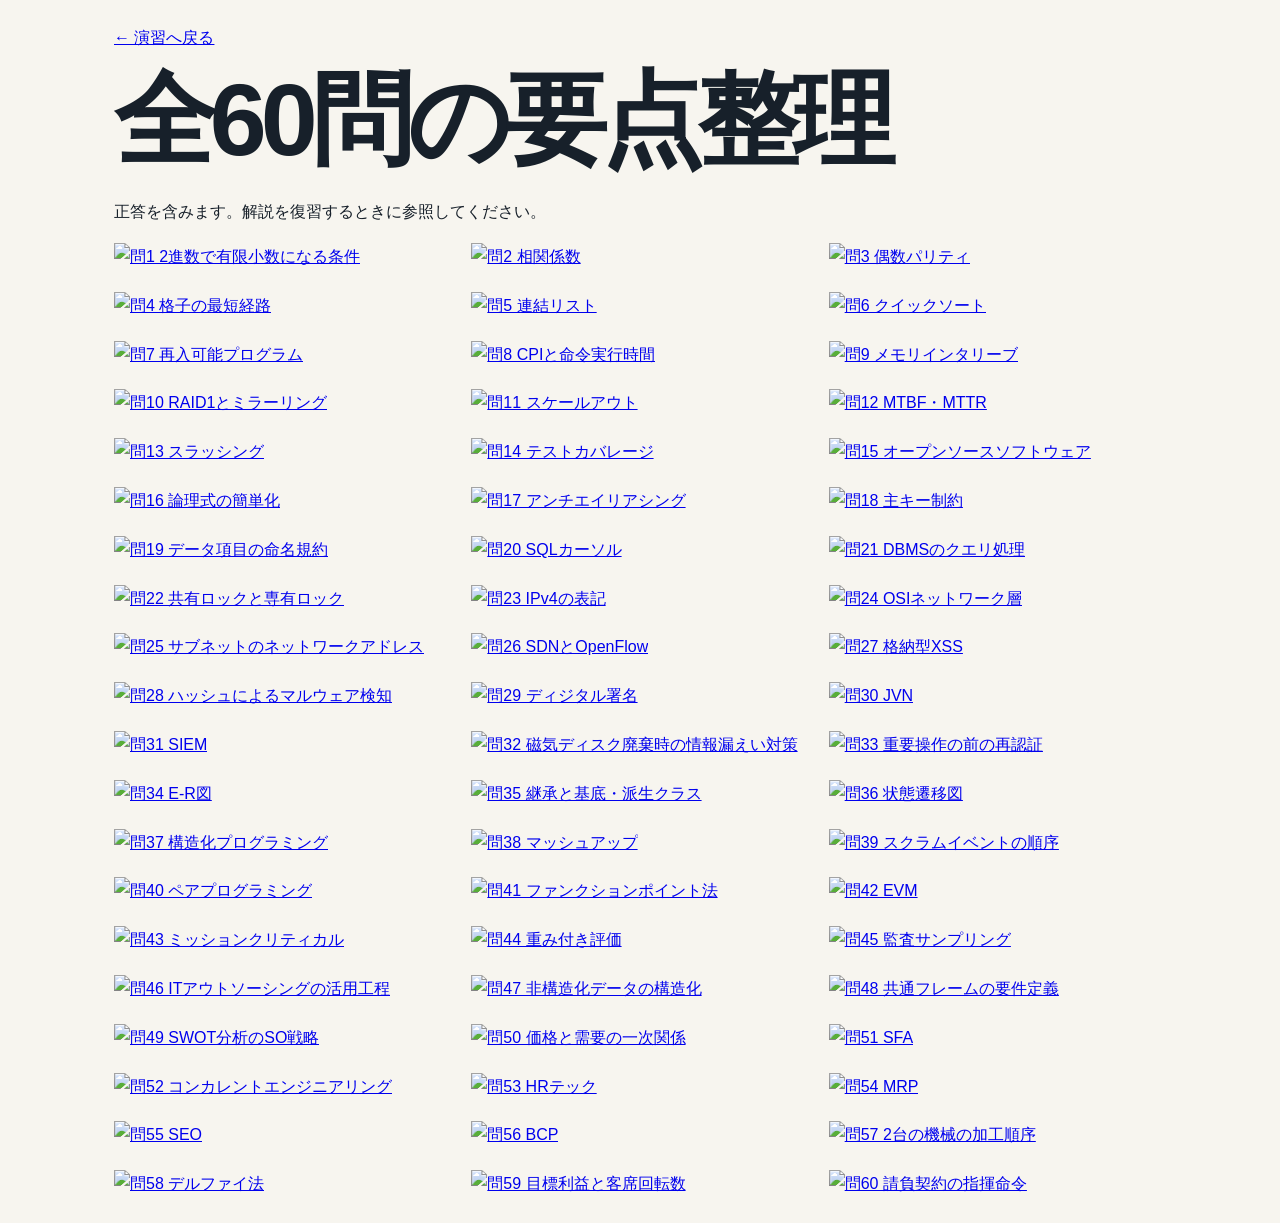
==== diagram-gallery.html @ 67e9fdfa "Add files via upload" ====
<!doctype html><html lang="ja"><meta charset="utf-8"><meta name="viewport" content="width=device-width,initial-scale=1"><link rel="stylesheet" href="styles.css"><style>body{padding:24px}main{max-width:1100px;margin:auto}td,th{padding:10px;border:1px solid #bfd0df}table{width:100%;border-collapse:collapse}.gallery{display:grid;grid-template-columns:repeat(auto-fit,minmax(300px,1fr));gap:20px}figure{margin:0}img{max-width:100%}</style><title>全60問の要点整理</title><main><a href="index.html">← 演習へ戻る</a><h1>全60問の要点整理</h1><p>正答を含みます。解説を復習するときに参照してください。</p><div class="gallery"><figure><a href="index.html#q1"><img loading="lazy" src="assets/diagrams/q01.svg" alt="問1 2進数で有限小数になる条件"></a></figure><figure><a href="index.html#q2"><img loading="lazy" src="assets/diagrams/q02.svg" alt="問2 相関係数"></a></figure><figure><a href="index.html#q3"><img loading="lazy" src="assets/diagrams/q03.svg" alt="問3 偶数パリティ"></a></figure><figure><a href="index.html#q4"><img loading="lazy" src="assets/diagrams/q04.svg" alt="問4 格子の最短経路"></a></figure><figure><a href="index.html#q5"><img loading="lazy" src="assets/diagrams/q05.svg" alt="問5 連結リスト"></a></figure><figure><a href="index.html#q6"><img loading="lazy" src="assets/diagrams/q06.svg" alt="問6 クイックソート"></a></figure><figure><a href="index.html#q7"><img loading="lazy" src="assets/diagrams/q07.svg" alt="問7 再入可能プログラム"></a></figure><figure><a href="index.html#q8"><img loading="lazy" src="assets/diagrams/q08.svg" alt="問8 CPIと命令実行時間"></a></figure><figure><a href="index.html#q9"><img loading="lazy" src="assets/diagrams/q09.svg" alt="問9 メモリインタリーブ"></a></figure><figure><a href="index.html#q10"><img loading="lazy" src="assets/diagrams/q10.svg" alt="問10 RAID1とミラーリング"></a></figure><figure><a href="index.html#q11"><img loading="lazy" src="assets/diagrams/q11.svg" alt="問11 スケールアウト"></a></figure><figure><a href="index.html#q12"><img loading="lazy" src="assets/diagrams/q12.svg" alt="問12 MTBF・MTTR"></a></figure><figure><a href="index.html#q13"><img loading="lazy" src="assets/diagrams/q13.svg" alt="問13 スラッシング"></a></figure><figure><a href="index.html#q14"><img loading="lazy" src="assets/diagrams/q14.svg" alt="問14 テストカバレージ"></a></figure><figure><a href="index.html#q15"><img loading="lazy" src="assets/diagrams/q15.svg" alt="問15 オープンソースソフトウェア"></a></figure><figure><a href="index.html#q16"><img loading="lazy" src="assets/diagrams/q16.svg" alt="問16 論理式の簡単化"></a></figure><figure><a href="index.html#q17"><img loading="lazy" src="assets/diagrams/q17.svg" alt="問17 アンチエイリアシング"></a></figure><figure><a href="index.html#q18"><img loading="lazy" src="assets/diagrams/q18.svg" alt="問18 主キー制約"></a></figure><figure><a href="index.html#q19"><img loading="lazy" src="assets/diagrams/q19.svg" alt="問19 データ項目の命名規約"></a></figure><figure><a href="index.html#q20"><img loading="lazy" src="assets/diagrams/q20.svg" alt="問20 SQLカーソル"></a></figure><figure><a href="index.html#q21"><img loading="lazy" src="assets/diagrams/q21.svg" alt="問21 DBMSのクエリ処理"></a></figure><figure><a href="index.html#q22"><img loading="lazy" src="assets/diagrams/q22.svg" alt="問22 共有ロックと専有ロック"></a></figure><figure><a href="index.html#q23"><img loading="lazy" src="assets/diagrams/q23.svg" alt="問23 IPv4の表記"></a></figure><figure><a href="index.html#q24"><img loading="lazy" src="assets/diagrams/q24.svg" alt="問24 OSIネットワーク層"></a></figure><figure><a href="index.html#q25"><img loading="lazy" src="assets/diagrams/q25.svg" alt="問25 サブネットのネットワークアドレス"></a></figure><figure><a href="index.html#q26"><img loading="lazy" src="assets/diagrams/q26.svg" alt="問26 SDNとOpenFlow"></a></figure><figure><a href="index.html#q27"><img loading="lazy" src="assets/diagrams/q27.svg" alt="問27 格納型XSS"></a></figure><figure><a href="index.html#q28"><img loading="lazy" src="assets/diagrams/q28.svg" alt="問28 ハッシュによるマルウェア検知"></a></figure><figure><a href="index.html#q29"><img loading="lazy" src="assets/diagrams/q29.svg" alt="問29 ディジタル署名"></a></figure><figure><a href="index.html#q30"><img loading="lazy" src="assets/diagrams/q30.svg" alt="問30 JVN"></a></figure><figure><a href="index.html#q31"><img loading="lazy" src="assets/diagrams/q31.svg" alt="問31 SIEM"></a></figure><figure><a href="index.html#q32"><img loading="lazy" src="assets/diagrams/q32.svg" alt="問32 磁気ディスク廃棄時の情報漏えい対策"></a></figure><figure><a href="index.html#q33"><img loading="lazy" src="assets/diagrams/q33.svg" alt="問33 重要操作の前の再認証"></a></figure><figure><a href="index.html#q34"><img loading="lazy" src="assets/diagrams/q34.svg" alt="問34 E-R図"></a></figure><figure><a href="index.html#q35"><img loading="lazy" src="assets/diagrams/q35.svg" alt="問35 継承と基底・派生クラス"></a></figure><figure><a href="index.html#q36"><img loading="lazy" src="assets/diagrams/q36.svg" alt="問36 状態遷移図"></a></figure><figure><a href="index.html#q37"><img loading="lazy" src="assets/diagrams/q37.svg" alt="問37 構造化プログラミング"></a></figure><figure><a href="index.html#q38"><img loading="lazy" src="assets/diagrams/q38.svg" alt="問38 マッシュアップ"></a></figure><figure><a href="index.html#q39"><img loading="lazy" src="assets/diagrams/q39.svg" alt="問39 スクラムイベントの順序"></a></figure><figure><a href="index.html#q40"><img loading="lazy" src="assets/diagrams/q40.svg" alt="問40 ペアプログラミング"></a></figure><figure><a href="index.html#q41"><img loading="lazy" src="assets/diagrams/q41.svg" alt="問41 ファンクションポイント法"></a></figure><figure><a href="index.html#q42"><img loading="lazy" src="assets/diagrams/q42.svg" alt="問42 EVM"></a></figure><figure><a href="index.html#q43"><img loading="lazy" src="assets/diagrams/q43.svg" alt="問43 ミッションクリティカル"></a></figure><figure><a href="index.html#q44"><img loading="lazy" src="assets/diagrams/q44.svg" alt="問44 重み付き評価"></a></figure><figure><a href="index.html#q45"><img loading="lazy" src="assets/diagrams/q45.svg" alt="問45 監査サンプリング"></a></figure><figure><a href="index.html#q46"><img loading="lazy" src="assets/diagrams/q46.svg" alt="問46 ITアウトソーシングの活用工程"></a></figure><figure><a href="index.html#q47"><img loading="lazy" src="assets/diagrams/q47.svg" alt="問47 非構造化データの構造化"></a></figure><figure><a href="index.html#q48"><img loading="lazy" src="assets/diagrams/q48.svg" alt="問48 共通フレームの要件定義"></a></figure><figure><a href="index.html#q49"><img loading="lazy" src="assets/diagrams/q49.svg" alt="問49 SWOT分析のSO戦略"></a></figure><figure><a href="index.html#q50"><img loading="lazy" src="assets/diagrams/q50.svg" alt="問50 価格と需要の一次関係"></a></figure><figure><a href="index.html#q51"><img loading="lazy" src="assets/diagrams/q51.svg" alt="問51 SFA"></a></figure><figure><a href="index.html#q52"><img loading="lazy" src="assets/diagrams/q52.svg" alt="問52 コンカレントエンジニアリング"></a></figure><figure><a href="index.html#q53"><img loading="lazy" src="assets/diagrams/q53.svg" alt="問53 HRテック"></a></figure><figure><a href="index.html#q54"><img loading="lazy" src="assets/diagrams/q54.svg" alt="問54 MRP"></a></figure><figure><a href="index.html#q55"><img loading="lazy" src="assets/diagrams/q55.svg" alt="問55 SEO"></a></figure><figure><a href="index.html#q56"><img loading="lazy" src="assets/diagrams/q56.svg" alt="問56 BCP"></a></figure><figure><a href="index.html#q57"><img loading="lazy" src="assets/diagrams/q57.svg" alt="問57 2台の機械の加工順序"></a></figure><figure><a href="index.html#q58"><img loading="lazy" src="assets/diagrams/q58.svg" alt="問58 デルファイ法"></a></figure><figure><a href="index.html#q59"><img loading="lazy" src="assets/diagrams/q59.svg" alt="問59 目標利益と客席回転数"></a></figure><figure><a href="index.html#q60"><img loading="lazy" src="assets/diagrams/q60.svg" alt="問60 請負契約の指揮命令"></a></figure></div></main></html>
---- styles.css ----
:root {
  --ink:#17202a; --muted:#68717d; --paper:#f7f5ef; --card:#fff;
  --navy:#16324f; --blue:#247ba0; --mint:#86c9b9; --coral:#ef6f61;
  --yellow:#f4c95d; --line:#dce1e5; --shadow:0 14px 45px rgba(24,43,58,.10);
}
*{box-sizing:border-box}
html{scroll-behavior:smooth}
body{margin:0;background:var(--paper);color:var(--ink);font-family:"Yu Gothic","Hiragino Kaku Gothic ProN",Meiryo,sans-serif;line-height:1.8}
button,input{font:inherit}
.hero{background:var(--navy);color:#fff;min-height:570px;position:relative;overflow:hidden}
.hero:before,.hero:after{content:"";position:absolute;border-radius:50%;filter:blur(1px)}
.hero:before{width:440px;height:440px;background:var(--coral);right:-140px;top:80px;opacity:.9}
.hero:after{width:250px;height:250px;border:55px solid var(--mint);right:230px;bottom:-170px;opacity:.8}
.topbar{height:76px;max-width:1180px;margin:auto;padding:0 24px;display:flex;align-items:center;justify-content:space-between;position:relative;z-index:2;border-bottom:1px solid rgba(255,255,255,.18)}
.brand{color:#fff;text-decoration:none;font-weight:800;letter-spacing:.04em}.brand span{display:inline-grid;place-items:center;background:var(--yellow);color:var(--navy);width:38px;height:38px;border-radius:50%;margin-right:10px}
.progress-wrap{width:210px;font-size:.76rem}.progress{height:5px;background:#ffffff32;border-radius:9px;margin-top:5px;overflow:hidden}.progress i{display:block;height:100%;width:0;background:var(--yellow);transition:.3s}
.hero-inner{max-width:1180px;margin:auto;padding:85px 24px;position:relative;z-index:1}
.eyebrow,.section-kicker{font-size:.75rem;font-weight:800;letter-spacing:.18em;color:var(--mint)}
h1{font-size:clamp(3rem,8vw,6.7rem);line-height:1.02;margin:.15em 0 .25em;letter-spacing:-.06em}h1 em{font-style:normal;color:var(--yellow)}
.lead{max-width:650px;font-size:1.08rem;color:#dbe4ec}.save-note{max-width:860px;margin:28px 0 0;padding:20px 24px;border:2px solid #f4c95d88;border-left:8px solid var(--yellow);background:#ffffff18;border-radius:12px;color:#fff;font-size:1rem;line-height:1.8;box-shadow:0 12px 35px #081b2c55}.save-note strong{display:block;color:var(--yellow);font-size:1.25rem;letter-spacing:.02em;margin-bottom:3px}.save-note small{display:block;color:#c8d6df;font-size:.78rem;margin-top:6px}
.hero-stats{display:flex;gap:38px;margin-top:45px}.hero-stats div{display:grid}.hero-stats strong{font:800 2.1rem/1 Georgia,serif;color:var(--yellow)}.hero-stats span{font-size:.72rem;color:#b9c9d5;margin-top:7px}
main{max-width:1180px;margin:auto;padding:0 24px}
.toolbar{position:sticky;top:10px;z-index:10;margin:-36px 0 50px;background:#fff;padding:18px;border-radius:16px;box-shadow:var(--shadow);display:flex;gap:12px;align-items:center;flex-wrap:wrap}
.search{display:flex;align-items:center;gap:8px;border:1px solid var(--line);border-radius:10px;padding:8px 12px;flex:1;min-width:250px}.search input{border:0;outline:0;width:100%;background:transparent}
.filters{display:flex;gap:6px;flex-wrap:wrap}.filters button{border:0;background:#edf1f3;color:#4d5964;border-radius:99px;padding:8px 13px;cursor:pointer;font-size:.78rem}.filters button.active{background:var(--navy);color:#fff}
.toggle{font-size:.78rem;white-space:nowrap}.toggle input{accent-color:var(--coral)}
.overview{display:flex;gap:40px;align-items:flex-start;margin-bottom:45px}.overview h2{font-size:2rem;margin:0}.question-map{display:grid;grid-template-columns:repeat(15,1fr);gap:6px;flex:1}
.question-map a{display:grid;place-items:center;aspect-ratio:1;border-radius:7px;text-decoration:none;color:var(--muted);background:#fff;border:1px solid var(--line);font-size:.72rem;font-weight:700}.question-map a.done{background:var(--mint);color:var(--navy);border-color:transparent}.question-map a.hidden-map{opacity:.16}
.questions{display:grid;gap:34px}.question-card{background:var(--card);border-radius:22px;padding:34px;box-shadow:0 4px 22px rgba(30,45,55,.07);scroll-margin-top:100px;border:1px solid transparent}.question-card.done{border-color:var(--mint)}
.card-head{display:flex;align-items:center;gap:18px}.number{font:800 2.4rem/1 Georgia,serif;color:var(--coral);min-width:73px}.heading{flex:1}.meta{font-size:.72rem;color:var(--blue);font-weight:800;letter-spacing:.12em;margin:0}.heading h2{font-size:1.55rem;line-height:1.4;margin:.1em 0}.learn-btn{width:42px;height:42px;border-radius:50%;border:1px solid var(--line);background:#fff;color:#aab1b7;cursor:pointer;font-weight:bold}.done .learn-btn{background:var(--mint);border-color:var(--mint);color:var(--navy)}
.problem-panel{margin:25px 0 18px;border:1px solid var(--line);background:#f7f8f8;border-radius:15px;padding:16px;position:relative}.problem-label{display:flex;align-items:center;gap:10px;margin-bottom:12px}.problem-label span{background:var(--coral);color:#fff;border-radius:5px;padding:3px 10px;font-weight:800;font-size:.75rem}.problem-label small{color:var(--muted);font-weight:700}.problem-panel>img{display:block;width:100%;height:auto;object-fit:contain;object-position:top;background:#fff;border-radius:8px;border:1px solid #e4e6e7}
.answer-strip{margin:25px 0;background:var(--navy);color:#fff;border-radius:12px;padding:14px 18px;display:flex;align-items:center;gap:15px}.answer-strip span{font-size:.74rem;color:#bcd0dc}.answer-strip strong{font-size:1.6rem;color:var(--yellow);line-height:1}.answer-strip p{margin:0;font-weight:700}
.card-grid{display:grid;grid-template-columns:1.15fr .85fr;gap:35px}.explanation h3{font-size:.84rem;letter-spacing:.08em;margin:0 0 7px}.summary{font-weight:700}.reasoning{padding-left:1.4em}.reasoning li{margin:.55em 0}.trap{margin-top:22px;border-left:4px solid var(--coral);padding:10px 16px;background:#fff7f5;border-radius:0 8px 8px 0}.trap p{margin:0;color:#5f5350;font-size:.9rem}
.visual{margin:0;background:#edf5f3;border-radius:16px;padding:20px;min-height:300px;display:flex;flex-direction:column;justify-content:center}.visual figcaption{text-align:center;color:var(--muted);font-size:.76rem;margin-top:10px}
.diagram{display:block;min-height:220px;width:100%;position:relative}.v-box{background:#fff;border:2px solid var(--navy);padding:13px;border-radius:10px;text-align:center;font-size:.78rem;font-weight:800;box-shadow:4px 4px 0 var(--mint)}.v-box.focus{background:var(--yellow)}.v-box.danger{box-shadow:4px 4px 0 var(--coral)}.v-arrow{display:grid;place-items:center;color:var(--coral);min-width:35px}.v-arrow i{font-size:1.7rem;font-style:normal;line-height:1}.v-arrow small{font-size:.62rem;color:var(--muted);white-space:nowrap}.v-flow{height:220px;display:flex;align-items:center;justify-content:center}.v-flow .v-box{max-width:120px}.v-compare{display:grid;grid-template-columns:1fr 32px 1fr;align-items:center;gap:8px;height:220px}.v-compare section{background:#fff5f3;border-top:5px solid var(--coral);border-radius:10px;padding:12px;height:175px}.v-compare section.good{background:#f3fbf8;border-color:var(--mint)}.v-compare h4{margin:0 0 8px;font-size:.82rem}.v-compare p{font-size:.7rem;margin:5px 0;padding:4px;background:#fff;border-radius:4px}.v-compare>b{text-align:center;font:700 .75rem Georgia;color:var(--muted)}.v-formula{height:220px;display:grid;place-content:center;text-align:center}.v-formula strong{font:800 1.2rem/1.5 Consolas,monospace;background:#fff;padding:18px;border-radius:10px;border-bottom:4px solid var(--yellow)}.v-formula span{font-size:.76rem;margin-top:12px;color:var(--muted)}
.v-stack{height:220px;display:flex;flex-direction:column-reverse;justify-content:center;gap:3px}.v-stack div{background:hsl(calc(199 - var(--i)*7) 48% calc(38% + var(--i)*6%));color:#fff;padding:6px 12px;text-align:center;border-radius:4px;font-size:.68rem;font-weight:700}.v-cycle{height:220px;display:grid;grid-template-columns:repeat(2,1fr);gap:12px;align-content:center}.v-cycle div{background:#fff;padding:10px;border-radius:10px;display:flex;align-items:center;gap:8px;font-size:.7rem;font-weight:700;border:1px solid var(--line)}.v-cycle b{display:grid;place-items:center;border-radius:50%;width:25px;height:25px;background:var(--coral);color:#fff}.v-network{height:220px;position:relative}.v-network .hub{position:absolute;left:50%;top:50%;transform:translate(-50%,-50%);background:var(--yellow);z-index:2}.v-network .sat{position:absolute;background:#fff;border:1px solid var(--blue);border-radius:99px;padding:7px 11px;font-size:.68rem}.v-network .sat:after{content:"";position:absolute;width:70px;border-top:2px dashed var(--mint);transform-origin:left}.v-network .s1{top:10px;left:10px}.v-network .s1:after{transform:rotate(35deg);left:80%;top:100%}.v-network .s2{top:10px;right:10px}.v-network .s2:after{transform:rotate(145deg);left:0;top:100%}.v-network .s3{bottom:15px;left:8px}.v-network .s3:after{transform:rotate(-30deg);left:80%;top:0}.v-network .s4{bottom:15px;right:8px}.v-network .s4:after{transform:rotate(210deg);left:0;top:0}
.source-figure{height:220px;position:relative;background:#fff;overflow:hidden;border-radius:10px;border:1px solid var(--line)}.source-figure span{position:absolute;z-index:2;top:8px;left:8px;background:var(--navy);color:#fff;border-radius:99px;padding:3px 10px;font-size:.62rem}.source-figure img{width:100%;height:100%;object-fit:contain}.precision{height:220px;display:grid;align-content:center;gap:22px}.precision div{display:grid;grid-template-columns:70px 1fr 100px;align-items:center;gap:8px;font-size:.7rem}.precision i{height:12px;background:var(--mint);border-radius:9px}.precision i.huge{width:100%;background:var(--navy)}.precision b{font-size:.68rem;color:var(--coral)}.wave{height:220px;text-align:center;font-size:.72rem}.wave svg{width:100%;height:175px}.wave path{fill:none;stroke:var(--navy);stroke-width:5}.wave circle{fill:var(--coral)}.wave line{stroke:var(--mint);stroke-width:2}.wave b{color:var(--coral)}.tree{height:220px;display:grid;place-items:center;position:relative}.tree b,.tree span,.tree i{display:grid;place-items:center;border:2px solid var(--navy);border-radius:50%;background:#fff;font-style:normal}.tree b{width:42px;height:42px;background:var(--yellow)}.tree>div{display:flex;justify-content:space-around;width:80%}.tree span{width:36px;height:36px}.tree i{width:30px;height:30px;font-size:.7rem}.tree small{color:var(--muted)}
.timer-ring{width:165px;height:165px;border:18px solid var(--navy);border-right-color:var(--coral);border-radius:50%;margin:20px auto;position:relative}.timer-ring div{position:absolute;top:-30px;left:64px}.timer-ring span{position:absolute;background:#fff;padding:2px 5px;font-size:.62rem}.timer-ring span:nth-of-type(1){left:-55px;top:65px}.timer-ring span:nth-of-type(2){right:-53px;bottom:22px}.timer-ring i{position:absolute;text-align:center;inset:48px 0;font-size:.65rem;font-style:normal}.timer-ring b{position:absolute;white-space:nowrap;bottom:-42px;left:5px;font-size:.7rem}.stripe{height:220px;display:flex;gap:10px;align-items:center;justify-content:center;position:relative}.stripe>div{display:grid;gap:7px}.stripe b{background:var(--blue);color:#fff;padding:12px;border-radius:5px}.stripe div:nth-child(2) b{background:var(--coral)}.stripe div:nth-child(3) b{background:var(--mint);color:var(--navy)}.stripe span{position:absolute;bottom:8px;font-size:.7rem}.capacity,.dependency,.inherit,.snmp{height:220px;display:flex;align-items:center;justify-content:center;position:relative}.capacity strong,.dependency strong{position:absolute;bottom:10px;font-size:.72rem;color:var(--coral)}.bits{height:220px;display:flex;align-items:center;position:relative}.bits>div{height:85px;display:grid;place-content:center;text-align:center;background:var(--navy);color:#fff;border-right:2px solid #fff;font-size:.7rem}.bits>div+div{background:var(--coral)}.bits strong{display:block;font-size:1.2rem}.bits small{position:absolute;bottom:25px;right:10px}.ears{height:220px;display:flex;align-items:center;justify-content:space-between;text-align:center}.ears>span{font-size:2.5rem}.ears div{font-size:.7rem;border-bottom:3px dotted var(--coral)}.ears b{font-size:3rem}.ears em{position:absolute;bottom:12px;right:20px;font-size:.7rem;color:var(--blue)}.union{height:220px;display:grid;grid-template-columns:1fr 55px 1fr;align-items:center;text-align:center;position:relative}.union>div{display:grid;background:#fff;padding:8px;border-radius:7px}.union span{border-top:1px solid var(--line);font-size:.7rem}.union i{font-size:.68rem}.union strong{position:absolute;bottom:12px;width:100%;font-size:.7rem}.peer{height:220px;display:flex;align-items:center;justify-content:space-between}.peer span{background:#fff;padding:14px;border-radius:10px;font-size:.75rem}.peer b{text-align:center;color:var(--coral);border-bottom:3px dashed var(--mint)}.peer small{color:var(--muted)}.packet{height:220px;display:flex;align-items:center;justify-content:center}.packet span{height:75px;display:grid;place-content:center;text-align:center;background:#fff;border:1px solid var(--blue);padding:6px;font-size:.62rem}.packet .hot{background:var(--yellow)}.packet b{font-size:.62rem}.snmp{flex-wrap:wrap}.snmp .return{position:absolute;bottom:36px;color:var(--coral);font-size:.7rem}.broken{height:220px;display:flex;align-items:center;justify-content:space-between;text-align:center}.broken span{background:#fff;padding:15px;border-radius:10px;font-size:.72rem}.broken b{color:var(--coral);font-size:.68rem}.broken .danger{border:3px solid var(--coral)}.seesaw{height:220px;display:flex;align-items:center;justify-content:center;gap:10px;position:relative}.seesaw span{background:#fff;padding:13px;text-align:center;font-size:.7rem;border-radius:8px}.seesaw i{width:90px;border-top:8px solid var(--navy);transform:rotate(-10deg)}.seesaw strong{position:absolute;bottom:20px;font-size:.7rem}.gate{height:220px;display:grid;grid-template-columns:1fr 1fr 1fr;gap:7px;align-content:center;text-align:center}.gate div{background:#fff;padding:8px;border-radius:7px}.gate b{grid-column:1/-1;background:var(--navy);color:#fff;padding:7px}.gate span{font-size:.65rem;border:1px solid var(--mint);padding:5px}.gate em{grid-column:1/-1;color:var(--coral);font-weight:bold;font-size:.7rem}.escape{height:220px;display:grid;place-content:center;text-align:center;gap:8px}.escape code{background:#fff;padding:9px;color:var(--coral)}.escape b{font-size:.7rem}.escape span{font-size:.65rem}.inherit>div:last-child{display:grid;gap:12px}.services,.components{height:220px;display:grid;grid-template-columns:repeat(2,1fr);gap:10px;align-content:center}.services div,.components span{background:#fff;border-left:5px solid var(--coral);padding:13px;text-align:center;border-radius:6px;font-size:.72rem;font-weight:700}.services span,.components b{font-size:.63rem;text-align:center;color:var(--blue)}.classes{height:220px;display:flex;align-items:center}.classes div{padding:35px 7px;text-align:center;font-size:.68rem}.classes .bad{flex:1;background:#ffe9e5}.classes .good{flex:2;background:#dff4ed;border:3px solid var(--mint)}.backlog{height:220px;display:grid;align-content:center;gap:7px}.backlog span{background:#fff;padding:9px;border-radius:6px;font-size:.68rem}.backlog b{display:inline-grid;place-items:center;width:22px;height:22px;background:var(--coral);color:#fff;border-radius:50%;margin-right:7px}.backlog em{text-align:right;font-size:.65rem}.baseline{height:220px;display:grid;grid-template-columns:repeat(3,1fr);align-content:center;text-align:center;gap:6px}.baseline span{background:#fff;padding:10px;font-size:.66rem}.baseline b,.baseline div{grid-column:1/-1}.baseline b{background:var(--navy);color:#fff;padding:9px}.baseline div{font-size:.7rem}.matrix{height:190px;width:230px;margin:15px auto;display:grid;grid-template-columns:repeat(2,1fr);position:relative}.matrix div{display:grid;place-items:center;background:#dff4ed;border:2px solid #fff}.matrix .hot{background:var(--coral);color:#fff}.matrix b{position:absolute;left:-55px;top:80px;transform:rotate(-90deg);font-size:.65rem}.matrix span{position:absolute;bottom:-25px;right:10px;font-size:.65rem}.venn{height:220px;display:flex;align-items:center;justify-content:center;position:relative}.venn span{width:145px;height:145px;border-radius:50%;display:grid;place-items:center;background:#247ba0aa;color:#fff;font-weight:bold}.venn span+span{margin-left:-35px;background:#ef6f61aa}.venn b{position:absolute;text-align:center;background:var(--yellow);border-radius:50%;padding:16px}.bsc{height:220px;display:grid;grid-template-columns:1fr 1fr;gap:8px;align-content:center}.bsc div{background:#fff;padding:12px;text-align:center;font-size:.7rem;border-radius:7px}.bsc .hot{background:var(--yellow);box-shadow:inset 0 0 0 3px var(--coral)}.cannibal{height:220px;display:flex;align-items:center;justify-content:space-between;position:relative}.cannibal div{background:#fff;padding:15px;border-radius:8px;font-size:.7rem}.cannibal i{font-size:.65rem;color:var(--coral)}.cannibal b{position:absolute;bottom:20px;width:100%;text-align:center;font-size:.68rem}.rpa{height:220px;display:flex;align-items:center;justify-content:space-between;text-align:center}.rpa div{background:#fff;padding:12px;border-radius:7px;width:32%}.rpa span{font-weight:bold}.rpa p{font-size:.62rem}.rpa b{background:var(--yellow);border-radius:50%;padding:20px 8px}.harvest{height:220px;display:grid;grid-template-columns:repeat(3,1fr);gap:8px;align-content:center;text-align:center}.harvest span{background:#fff;padding:9px;border-radius:7px}.harvest b,.harvest em{grid-column:1/-1}.harvest b{background:var(--navy);color:#fff;padding:8px}.harvest em{font-size:.7rem}.source details img{background:#fff}
.source{margin-top:28px;border-top:1px solid var(--line);padding-top:18px}.source summary{cursor:pointer;color:var(--blue);font-size:.85rem;font-weight:700}.source img{width:100%;margin-top:18px;border:1px solid var(--line)}
.empty{text-align:center;padding:70px;color:var(--muted)}
footer{max-width:1180px;margin:80px auto 0;padding:30px 24px 55px;border-top:1px solid #cfd4d7;display:flex;justify-content:space-between;gap:24px;align-items:flex-start;color:var(--muted);font-size:.78rem}footer a{color:var(--blue);white-space:nowrap}.footer-notes{max-width:820px}.footer-notes p{margin:0 0 8px}.source-note{line-height:1.8}.footer-links{display:flex;gap:14px;flex-wrap:wrap;justify-content:flex-end}
@media(max-width:820px){.hero{min-height:520px}.hero:before{opacity:.45}.topbar{height:68px}.progress-wrap{width:120px}.hero-stats{gap:20px}.toolbar{top:5px}.overview{display:block}.question-map{grid-template-columns:repeat(10,1fr);margin-top:18px}.card-grid{grid-template-columns:1fr}.question-card{padding:24px}.visual{min-height:250px}}
@media(max-width:520px){.hero-inner{padding-top:65px}.lead{font-size:.95rem}.hero-stats{justify-content:space-between}.toolbar{margin-top:-25px}.filters{max-height:82px;overflow:auto}.question-map{grid-template-columns:repeat(8,1fr)}.number{font-size:1.8rem;min-width:52px}.heading h2{font-size:1.2rem}.learn-btn{width:36px;height:36px}.answer-strip{align-items:flex-start}.card-head{gap:10px}.question-card{padding:20px 16px}}


/* Adjustments for this question set */
[hidden]{display:none!important}.quick-links{display:flex;flex-wrap:wrap;gap:12px;margin:24px 0}.quick-links a{padding:12px 20px;border:1px solid #fff7;border-radius:10px;color:white;text-decoration:none;font-weight:700}.quick-links a:first-child{background:#ffe36d;color:#142c3b;border-color:#ffe36d}button:focus-visible,a:focus-visible,input:focus-visible{outline:3px solid #e66b48;outline-offset:4px}.mini-table{max-width:100%;overflow-x:auto}.mini-table th,.mini-table td{white-space:normal;min-width:65px}.v-box{overflow-wrap:anywhere}.footer-links button{background:transparent;border:1px solid currentColor;border-radius:8px;padding:8px;color:inherit;cursor:pointer}.question-card{scroll-margin-top:20px}.problem-panel img{height:auto}.calc-steps .v-box{font-variant-numeric:tabular-nums}@media(max-width:600px){.v-compare{grid-template-columns:1fr}.card-head h2{font-size:1.2rem}.hero-stats{gap:12px}.quick-links a{padding:10px 13px}.mini-table{font-size:.85rem}}
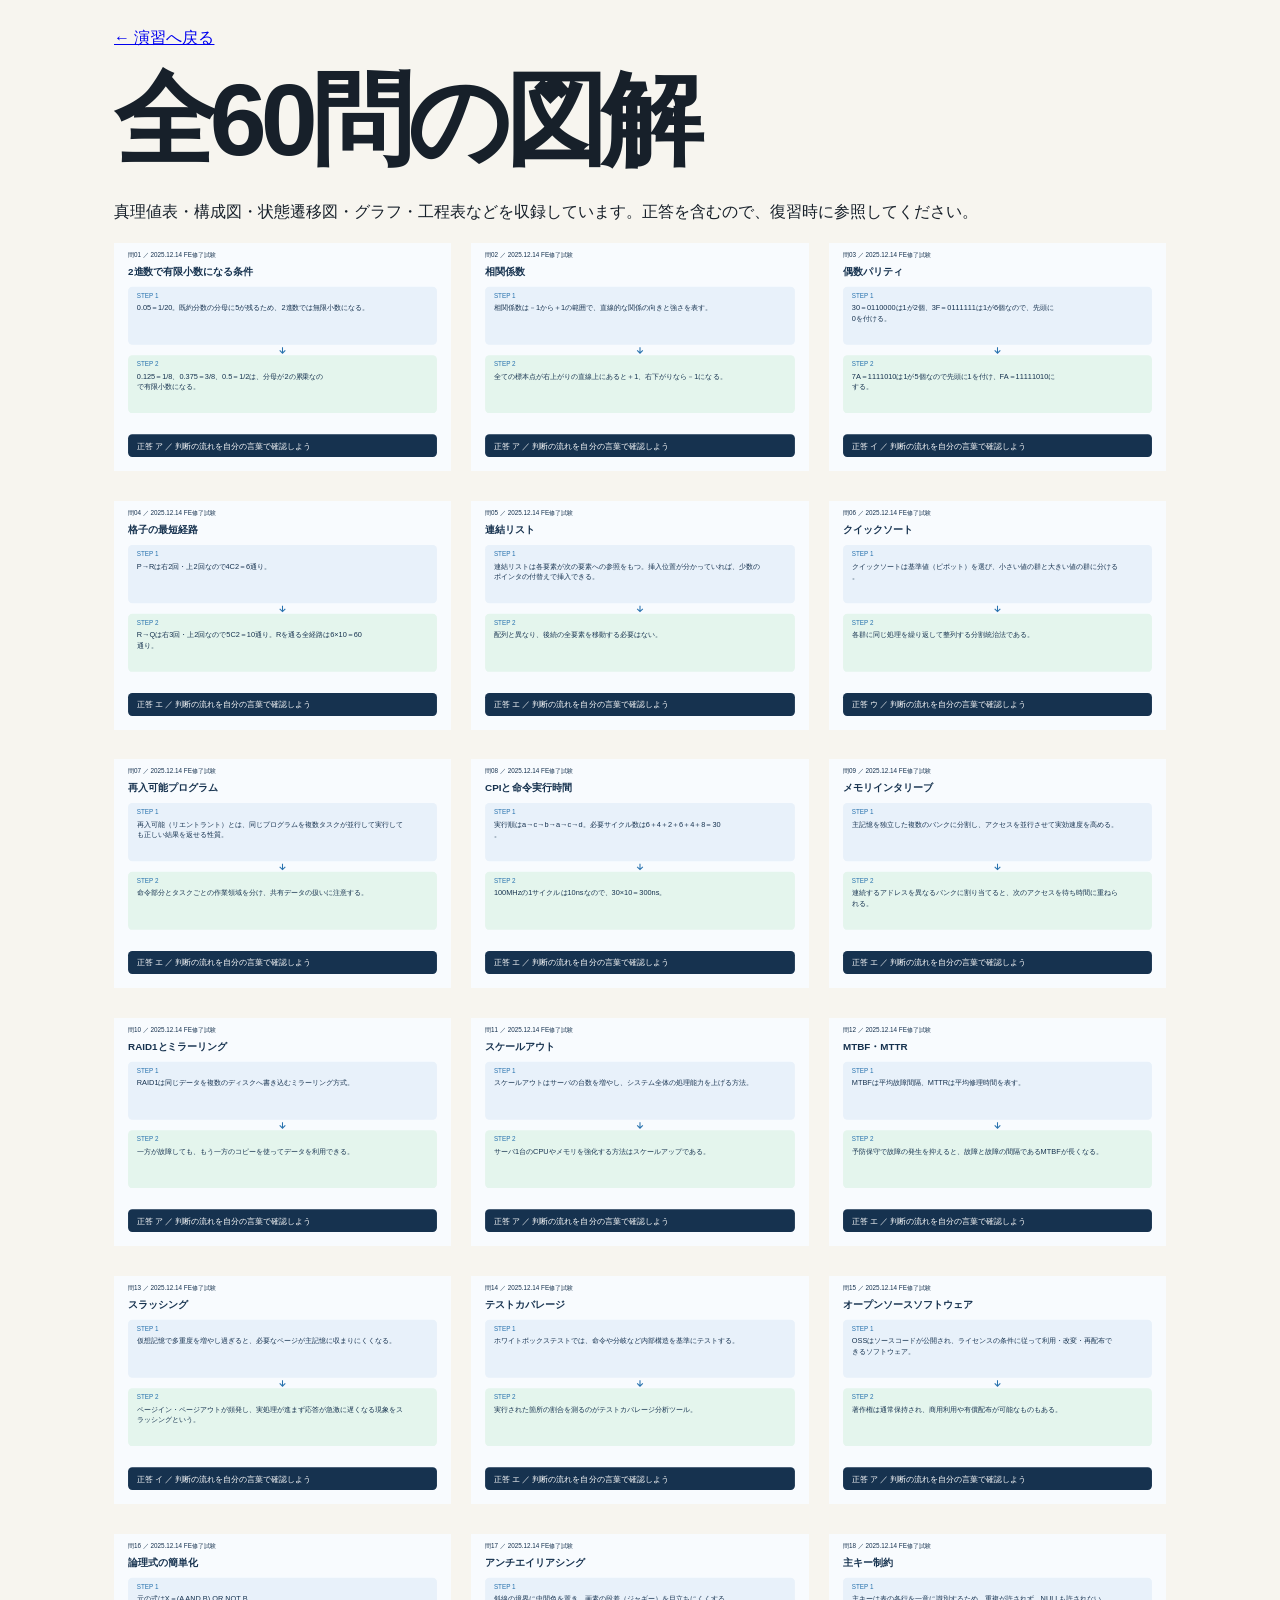
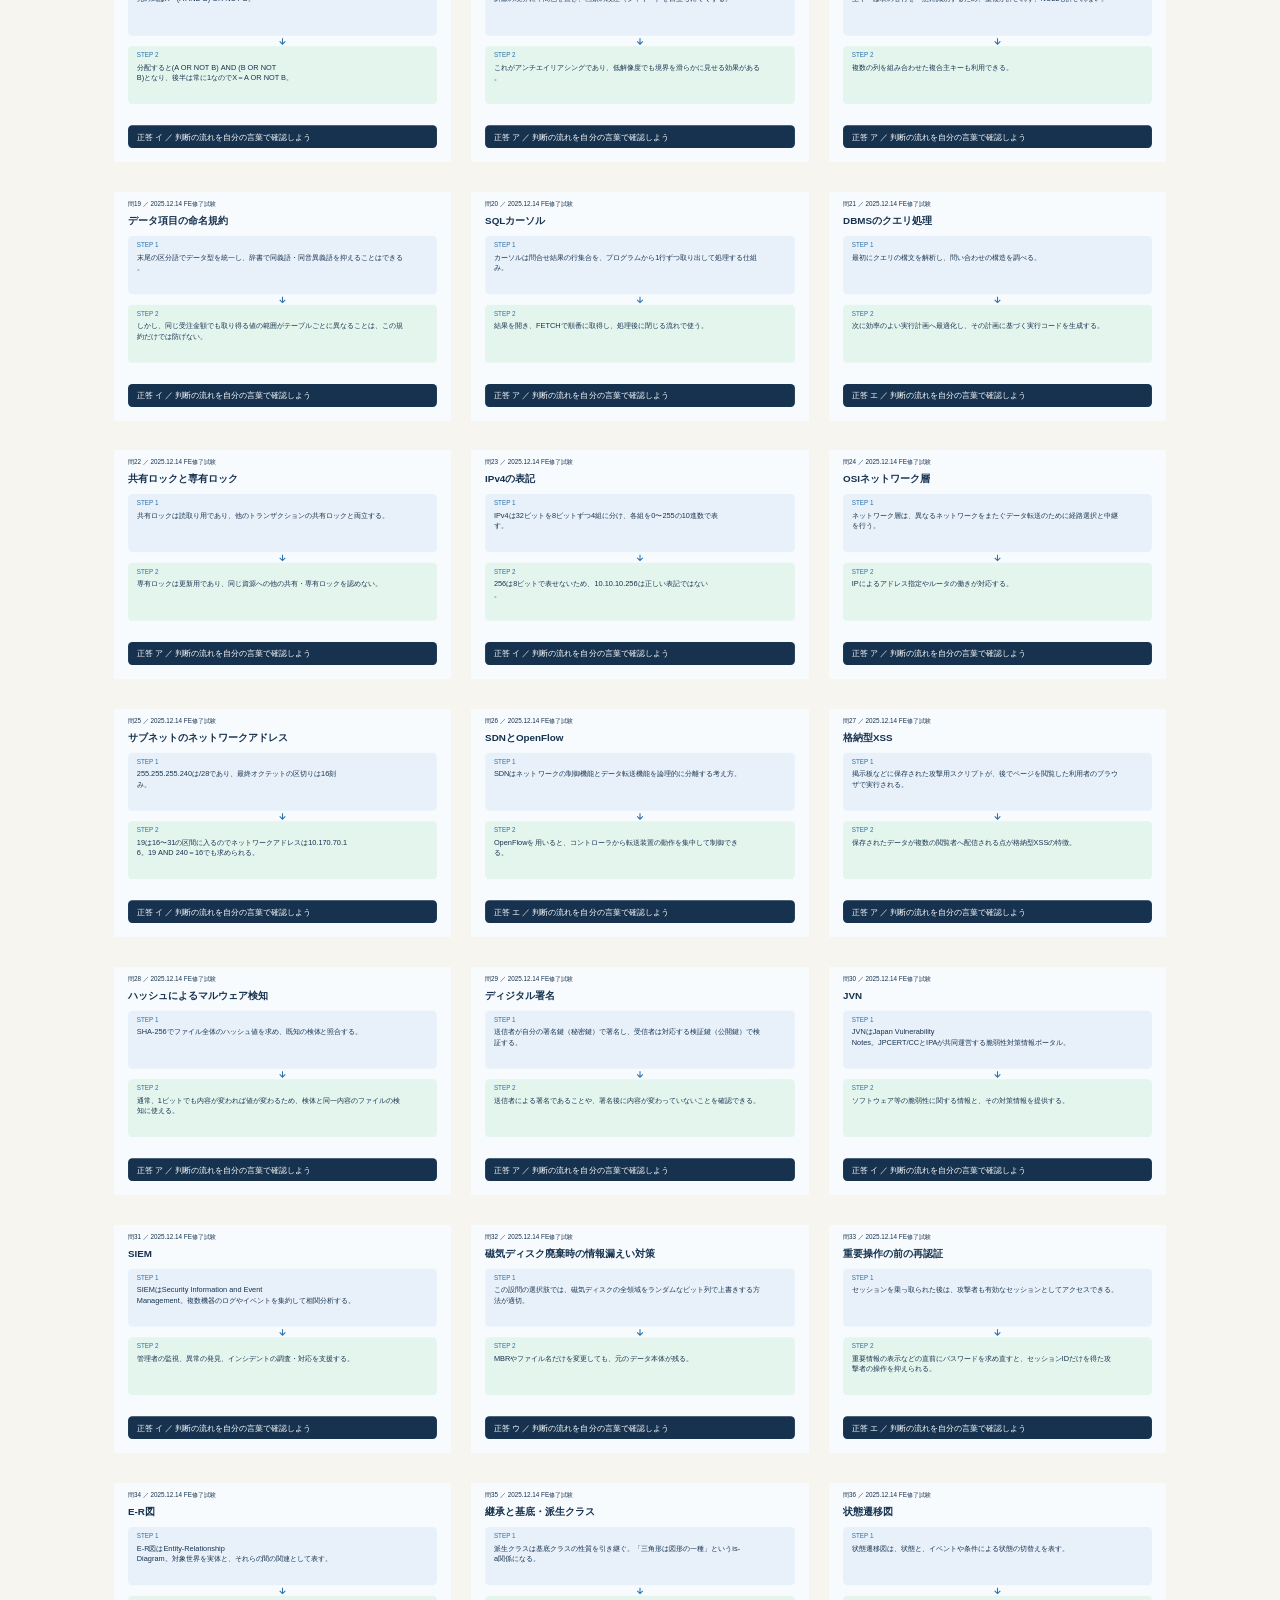
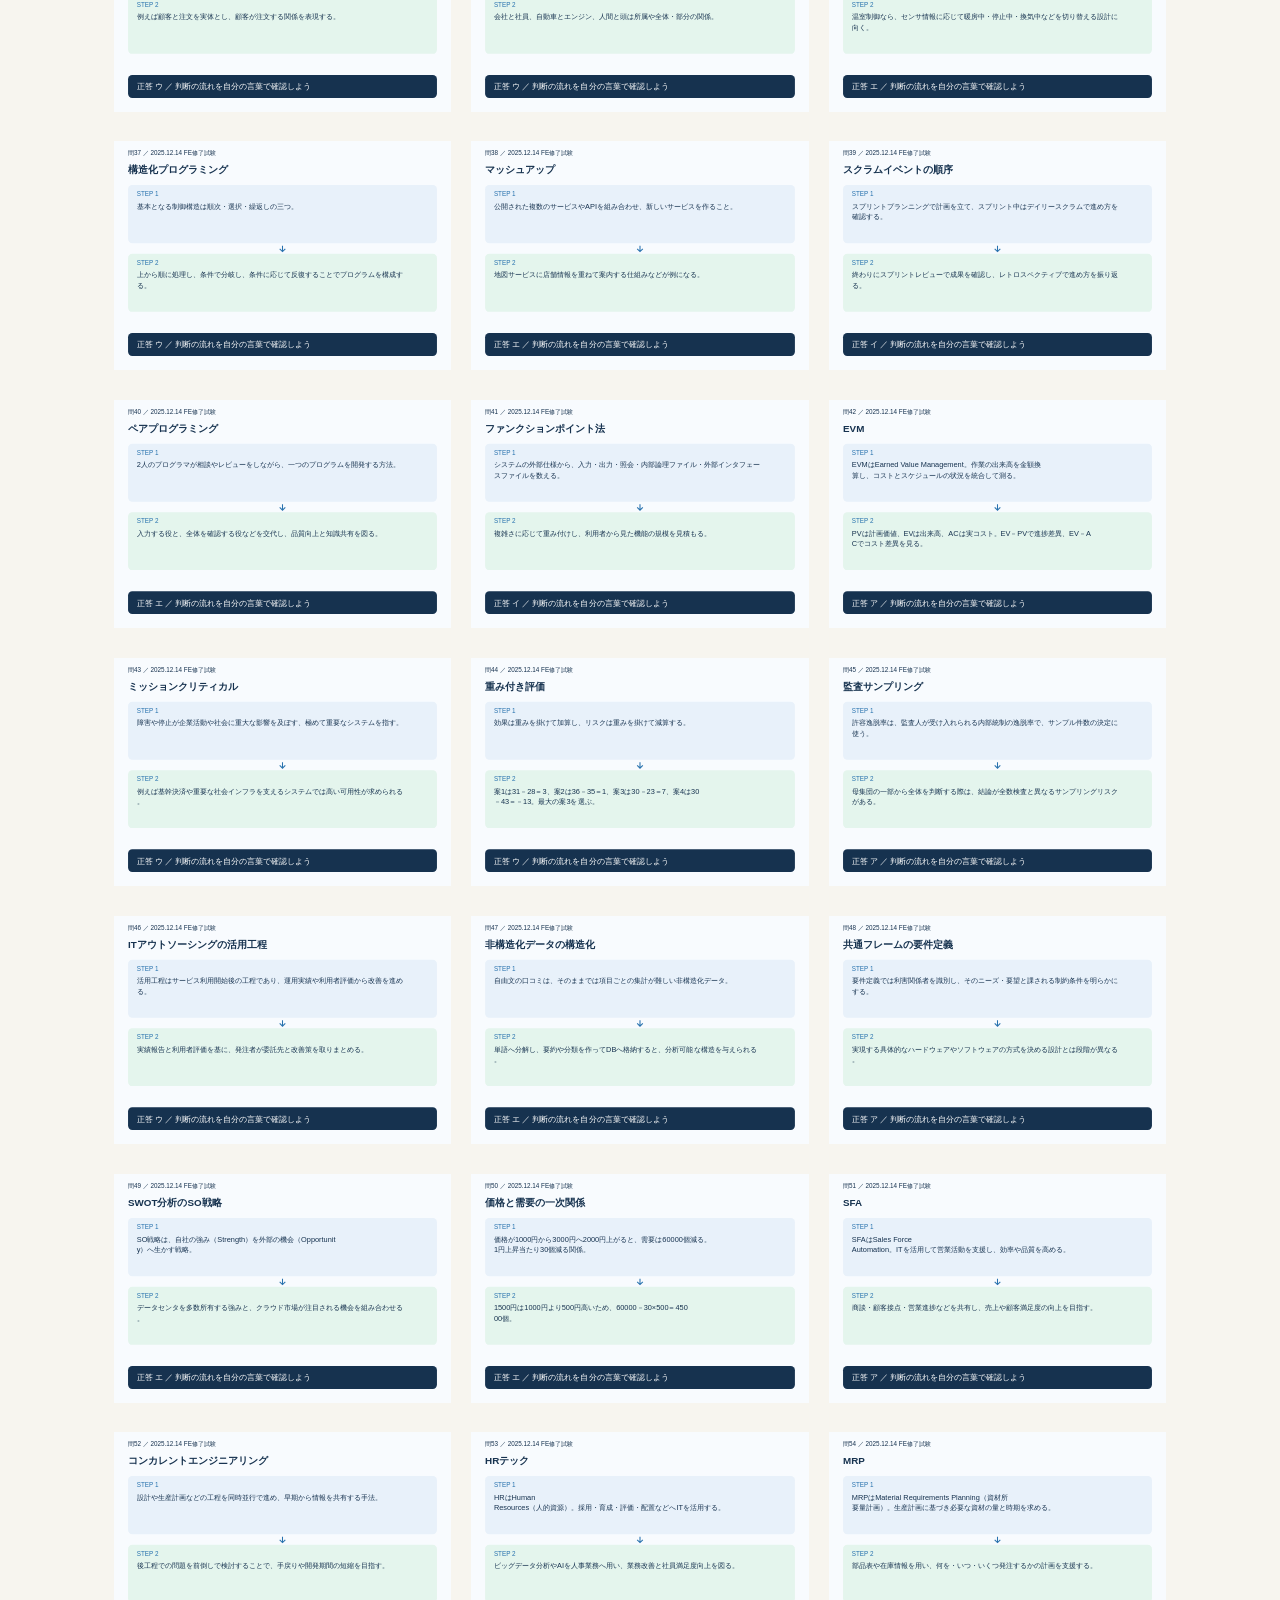
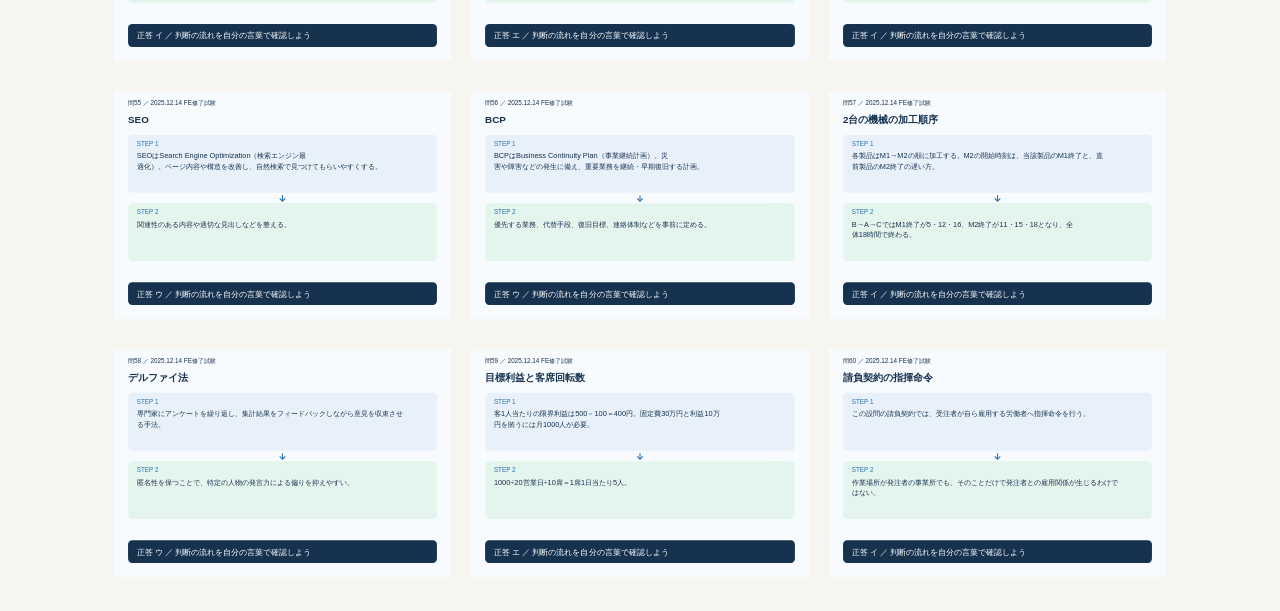
==== commit 47bef12e: "Add files via upload" ====
--- a/diagram-gallery.html
+++ b/diagram-gallery.html
@@ -1 +1 @@
-<!doctype html><html lang="ja"><meta charset="utf-8"><meta name="viewport" content="width=device-width,initial-scale=1"><link rel="stylesheet" href="styles.css"><style>body{padding:24px}main{max-width:1100px;margin:auto}td,th{padding:10px;border:1px solid #bfd0df}table{width:100%;border-collapse:collapse}.gallery{display:grid;grid-template-columns:repeat(auto-fit,minmax(300px,1fr));gap:20px}figure{margin:0}img{max-width:100%}</style><title>全60問の要点整理</title><main><a href="index.html">← 演習へ戻る</a><h1>全60問の要点整理</h1><p>正答を含みます。解説を復習するときに参照してください。</p><div class="gallery"><figure><a href="index.html#q1"><img loading="lazy" src="assets/diagrams/q01.svg" alt="問1 2進数で有限小数になる条件"></a></figure><figure><a href="index.html#q2"><img loading="lazy" src="assets/diagrams/q02.svg" alt="問2 相関係数"></a></figure><figure><a href="index.html#q3"><img loading="lazy" src="assets/diagrams/q03.svg" alt="問3 偶数パリティ"></a></figure><figure><a href="index.html#q4"><img loading="lazy" src="assets/diagrams/q04.svg" alt="問4 格子の最短経路"></a></figure><figure><a href="index.html#q5"><img loading="lazy" src="assets/diagrams/q05.svg" alt="問5 連結リスト"></a></figure><figure><a href="index.html#q6"><img loading="lazy" src="assets/diagrams/q06.svg" alt="問6 クイックソート"></a></figure><figure><a href="index.html#q7"><img loading="lazy" src="assets/diagrams/q07.svg" alt="問7 再入可能プログラム"></a></figure><figure><a href="index.html#q8"><img loading="lazy" src="assets/diagrams/q08.svg" alt="問8 CPIと命令実行時間"></a></figure><figure><a href="index.html#q9"><img loading="lazy" src="assets/diagrams/q09.svg" alt="問9 メモリインタリーブ"></a></figure><figure><a href="index.html#q10"><img loading="lazy" src="assets/diagrams/q10.svg" alt="問10 RAID1とミラーリング"></a></figure><figure><a href="index.html#q11"><img loading="lazy" src="assets/diagrams/q11.svg" alt="問11 スケールアウト"></a></figure><figure><a href="index.html#q12"><img loading="lazy" src="assets/diagrams/q12.svg" alt="問12 MTBF・MTTR"></a></figure><figure><a href="index.html#q13"><img loading="lazy" src="assets/diagrams/q13.svg" alt="問13 スラッシング"></a></figure><figure><a href="index.html#q14"><img loading="lazy" src="assets/diagrams/q14.svg" alt="問14 テストカバレージ"></a></figure><figure><a href="index.html#q15"><img loading="lazy" src="assets/diagrams/q15.svg" alt="問15 オープンソースソフトウェア"></a></figure><figure><a href="index.html#q16"><img loading="lazy" src="assets/diagrams/q16.svg" alt="問16 論理式の簡単化"></a></figure><figure><a href="index.html#q17"><img loading="lazy" src="assets/diagrams/q17.svg" alt="問17 アンチエイリアシング"></a></figure><figure><a href="index.html#q18"><img loading="lazy" src="assets/diagrams/q18.svg" alt="問18 主キー制約"></a></figure><figure><a href="index.html#q19"><img loading="lazy" src="assets/diagrams/q19.svg" alt="問19 データ項目の命名規約"></a></figure><figure><a href="index.html#q20"><img loading="lazy" src="assets/diagrams/q20.svg" alt="問20 SQLカーソル"></a></figure><figure><a href="index.html#q21"><img loading="lazy" src="assets/diagrams/q21.svg" alt="問21 DBMSのクエリ処理"></a></figure><figure><a href="index.html#q22"><img loading="lazy" src="assets/diagrams/q22.svg" alt="問22 共有ロックと専有ロック"></a></figure><figure><a href="index.html#q23"><img loading="lazy" src="assets/diagrams/q23.svg" alt="問23 IPv4の表記"></a></figure><figure><a href="index.html#q24"><img loading="lazy" src="assets/diagrams/q24.svg" alt="問24 OSIネットワーク層"></a></figure><figure><a href="index.html#q25"><img loading="lazy" src="assets/diagrams/q25.svg" alt="問25 サブネットのネットワークアドレス"></a></figure><figure><a href="index.html#q26"><img loading="lazy" src="assets/diagrams/q26.svg" alt="問26 SDNとOpenFlow"></a></figure><figure><a href="index.html#q27"><img loading="lazy" src="assets/diagrams/q27.svg" alt="問27 格納型XSS"></a></figure><figure><a href="index.html#q28"><img loading="lazy" src="assets/diagrams/q28.svg" alt="問28 ハッシュによるマルウェア検知"></a></figure><figure><a href="index.html#q29"><img loading="lazy" src="assets/diagrams/q29.svg" alt="問29 ディジタル署名"></a></figure><figure><a href="index.html#q30"><img loading="lazy" src="assets/diagrams/q30.svg" alt="問30 JVN"></a></figure><figure><a href="index.html#q31"><img loading="lazy" src="assets/diagrams/q31.svg" alt="問31 SIEM"></a></figure><figure><a href="index.html#q32"><img loading="lazy" src="assets/diagrams/q32.svg" alt="問32 磁気ディスク廃棄時の情報漏えい対策"></a></figure><figure><a href="index.html#q33"><img loading="lazy" src="assets/diagrams/q33.svg" alt="問33 重要操作の前の再認証"></a></figure><figure><a href="index.html#q34"><img loading="lazy" src="assets/diagrams/q34.svg" alt="問34 E-R図"></a></figure><figure><a href="index.html#q35"><img loading="lazy" src="assets/diagrams/q35.svg" alt="問35 継承と基底・派生クラス"></a></figure><figure><a href="index.html#q36"><img loading="lazy" src="assets/diagrams/q36.svg" alt="問36 状態遷移図"></a></figure><figure><a href="index.html#q37"><img loading="lazy" src="assets/diagrams/q37.svg" alt="問37 構造化プログラミング"></a></figure><figure><a href="index.html#q38"><img loading="lazy" src="assets/diagrams/q38.svg" alt="問38 マッシュアップ"></a></figure><figure><a href="index.html#q39"><img loading="lazy" src="assets/diagrams/q39.svg" alt="問39 スクラムイベントの順序"></a></figure><figure><a href="index.html#q40"><img loading="lazy" src="assets/diagrams/q40.svg" alt="問40 ペアプログラミング"></a></figure><figure><a href="index.html#q41"><img loading="lazy" src="assets/diagrams/q41.svg" alt="問41 ファンクションポイント法"></a></figure><figure><a href="index.html#q42"><img loading="lazy" src="assets/diagrams/q42.svg" alt="問42 EVM"></a></figure><figure><a href="index.html#q43"><img loading="lazy" src="assets/diagrams/q43.svg" alt="問43 ミッションクリティカル"></a></figure><figure><a href="index.html#q44"><img loading="lazy" src="assets/diagrams/q44.svg" alt="問44 重み付き評価"></a></figure><figure><a href="index.html#q45"><img loading="lazy" src="assets/diagrams/q45.svg" alt="問45 監査サンプリング"></a></figure><figure><a href="index.html#q46"><img loading="lazy" src="assets/diagrams/q46.svg" alt="問46 ITアウトソーシングの活用工程"></a></figure><figure><a href="index.html#q47"><img loading="lazy" src="assets/diagrams/q47.svg" alt="問47 非構造化データの構造化"></a></figure><figure><a href="index.html#q48"><img loading="lazy" src="assets/diagrams/q48.svg" alt="問48 共通フレームの要件定義"></a></figure><figure><a href="index.html#q49"><img loading="lazy" src="assets/diagrams/q49.svg" alt="問49 SWOT分析のSO戦略"></a></figure><figure><a href="index.html#q50"><img loading="lazy" src="assets/diagrams/q50.svg" alt="問50 価格と需要の一次関係"></a></figure><figure><a href="index.html#q51"><img loading="lazy" src="assets/diagrams/q51.svg" alt="問51 SFA"></a></figure><figure><a href="index.html#q52"><img loading="lazy" src="assets/diagrams/q52.svg" alt="問52 コンカレントエンジニアリング"></a></figure><figure><a href="index.html#q53"><img loading="lazy" src="assets/diagrams/q53.svg" alt="問53 HRテック"></a></figure><figure><a href="index.html#q54"><img loading="lazy" src="assets/diagrams/q54.svg" alt="問54 MRP"></a></figure><figure><a href="index.html#q55"><img loading="lazy" src="assets/diagrams/q55.svg" alt="問55 SEO"></a></figure><figure><a href="index.html#q56"><img loading="lazy" src="assets/diagrams/q56.svg" alt="問56 BCP"></a></figure><figure><a href="index.html#q57"><img loading="lazy" src="assets/diagrams/q57.svg" alt="問57 2台の機械の加工順序"></a></figure><figure><a href="index.html#q58"><img loading="lazy" src="assets/diagrams/q58.svg" alt="問58 デルファイ法"></a></figure><figure><a href="index.html#q59"><img loading="lazy" src="assets/diagrams/q59.svg" alt="問59 目標利益と客席回転数"></a></figure><figure><a href="index.html#q60"><img loading="lazy" src="assets/diagrams/q60.svg" alt="問60 請負契約の指揮命令"></a></figure></div></main></html>+<!doctype html><html lang="ja"><meta charset="utf-8"><meta name="viewport" content="width=device-width,initial-scale=1"><link rel="stylesheet" href="styles.css"><style>body{padding:24px}main{max-width:1100px;margin:auto}td,th{padding:10px;border:1px solid #bfd0df}table{width:100%;border-collapse:collapse}.gallery{display:grid;grid-template-columns:repeat(auto-fit,minmax(300px,1fr));gap:20px}figure{margin:0}img{max-width:100%}</style><title>全60問の図解</title><main><a href="index.html">← 演習へ戻る</a><h1>全60問の図解</h1><p>真理値表・構成図・状態遷移図・グラフ・工程表などを収録しています。正答を含むので、復習時に参照してください。</p><div class="gallery"><figure><a href="index.html#q1"><img loading="lazy" src="assets/diagrams/q01.svg" alt="問1 2進数で有限小数になる条件"></a></figure><figure><a href="index.html#q2"><img loading="lazy" src="assets/diagrams/q02.svg" alt="問2 相関係数"></a></figure><figure><a href="index.html#q3"><img loading="lazy" src="assets/diagrams/q03.svg" alt="問3 偶数パリティ"></a></figure><figure><a href="index.html#q4"><img loading="lazy" src="assets/diagrams/q04.svg" alt="問4 格子の最短経路"></a></figure><figure><a href="index.html#q5"><img loading="lazy" src="assets/diagrams/q05.svg" alt="問5 連結リスト"></a></figure><figure><a href="index.html#q6"><img loading="lazy" src="assets/diagrams/q06.svg" alt="問6 クイックソート"></a></figure><figure><a href="index.html#q7"><img loading="lazy" src="assets/diagrams/q07.svg" alt="問7 再入可能プログラム"></a></figure><figure><a href="index.html#q8"><img loading="lazy" src="assets/diagrams/q08.svg" alt="問8 CPIと命令実行時間"></a></figure><figure><a href="index.html#q9"><img loading="lazy" src="assets/diagrams/q09.svg" alt="問9 メモリインタリーブ"></a></figure><figure><a href="index.html#q10"><img loading="lazy" src="assets/diagrams/q10.svg" alt="問10 RAID1とミラーリング"></a></figure><figure><a href="index.html#q11"><img loading="lazy" src="assets/diagrams/q11.svg" alt="問11 スケールアウト"></a></figure><figure><a href="index.html#q12"><img loading="lazy" src="assets/diagrams/q12.svg" alt="問12 MTBF・MTTR"></a></figure><figure><a href="index.html#q13"><img loading="lazy" src="assets/diagrams/q13.svg" alt="問13 スラッシング"></a></figure><figure><a href="index.html#q14"><img loading="lazy" src="assets/diagrams/q14.svg" alt="問14 テストカバレージ"></a></figure><figure><a href="index.html#q15"><img loading="lazy" src="assets/diagrams/q15.svg" alt="問15 オープンソースソフトウェア"></a></figure><figure><a href="index.html#q16"><img loading="lazy" src="assets/diagrams/q16.svg" alt="問16 論理式の簡単化"></a></figure><figure><a href="index.html#q17"><img loading="lazy" src="assets/diagrams/q17.svg" alt="問17 アンチエイリアシング"></a></figure><figure><a href="index.html#q18"><img loading="lazy" src="assets/diagrams/q18.svg" alt="問18 主キー制約"></a></figure><figure><a href="index.html#q19"><img loading="lazy" src="assets/diagrams/q19.svg" alt="問19 データ項目の命名規約"></a></figure><figure><a href="index.html#q20"><img loading="lazy" src="assets/diagrams/q20.svg" alt="問20 SQLカーソル"></a></figure><figure><a href="index.html#q21"><img loading="lazy" src="assets/diagrams/q21.svg" alt="問21 DBMSのクエリ処理"></a></figure><figure><a href="index.html#q22"><img loading="lazy" src="assets/diagrams/q22.svg" alt="問22 共有ロックと専有ロック"></a></figure><figure><a href="index.html#q23"><img loading="lazy" src="assets/diagrams/q23.svg" alt="問23 IPv4の表記"></a></figure><figure><a href="index.html#q24"><img loading="lazy" src="assets/diagrams/q24.svg" alt="問24 OSIネットワーク層"></a></figure><figure><a href="index.html#q25"><img loading="lazy" src="assets/diagrams/q25.svg" alt="問25 サブネットのネットワークアドレス"></a></figure><figure><a href="index.html#q26"><img loading="lazy" src="assets/diagrams/q26.svg" alt="問26 SDNとOpenFlow"></a></figure><figure><a href="index.html#q27"><img loading="lazy" src="assets/diagrams/q27.svg" alt="問27 格納型XSS"></a></figure><figure><a href="index.html#q28"><img loading="lazy" src="assets/diagrams/q28.svg" alt="問28 ハッシュによるマルウェア検知"></a></figure><figure><a href="index.html#q29"><img loading="lazy" src="assets/diagrams/q29.svg" alt="問29 ディジタル署名"></a></figure><figure><a href="index.html#q30"><img loading="lazy" src="assets/diagrams/q30.svg" alt="問30 JVN"></a></figure><figure><a href="index.html#q31"><img loading="lazy" src="assets/diagrams/q31.svg" alt="問31 SIEM"></a></figure><figure><a href="index.html#q32"><img loading="lazy" src="assets/diagrams/q32.svg" alt="問32 磁気ディスク廃棄時の情報漏えい対策"></a></figure><figure><a href="index.html#q33"><img loading="lazy" src="assets/diagrams/q33.svg" alt="問33 重要操作の前の再認証"></a></figure><figure><a href="index.html#q34"><img loading="lazy" src="assets/diagrams/q34.svg" alt="問34 E-R図"></a></figure><figure><a href="index.html#q35"><img loading="lazy" src="assets/diagrams/q35.svg" alt="問35 継承と基底・派生クラス"></a></figure><figure><a href="index.html#q36"><img loading="lazy" src="assets/diagrams/q36.svg" alt="問36 状態遷移図"></a></figure><figure><a href="index.html#q37"><img loading="lazy" src="assets/diagrams/q37.svg" alt="問37 構造化プログラミング"></a></figure><figure><a href="index.html#q38"><img loading="lazy" src="assets/diagrams/q38.svg" alt="問38 マッシュアップ"></a></figure><figure><a href="index.html#q39"><img loading="lazy" src="assets/diagrams/q39.svg" alt="問39 スクラムイベントの順序"></a></figure><figure><a href="index.html#q40"><img loading="lazy" src="assets/diagrams/q40.svg" alt="問40 ペアプログラミング"></a></figure><figure><a href="index.html#q41"><img loading="lazy" src="assets/diagrams/q41.svg" alt="問41 ファンクションポイント法"></a></figure><figure><a href="index.html#q42"><img loading="lazy" src="assets/diagrams/q42.svg" alt="問42 EVM"></a></figure><figure><a href="index.html#q43"><img loading="lazy" src="assets/diagrams/q43.svg" alt="問43 ミッションクリティカル"></a></figure><figure><a href="index.html#q44"><img loading="lazy" src="assets/diagrams/q44.svg" alt="問44 重み付き評価"></a></figure><figure><a href="index.html#q45"><img loading="lazy" src="assets/diagrams/q45.svg" alt="問45 監査サンプリング"></a></figure><figure><a href="index.html#q46"><img loading="lazy" src="assets/diagrams/q46.svg" alt="問46 ITアウトソーシングの活用工程"></a></figure><figure><a href="index.html#q47"><img loading="lazy" src="assets/diagrams/q47.svg" alt="問47 非構造化データの構造化"></a></figure><figure><a href="index.html#q48"><img loading="lazy" src="assets/diagrams/q48.svg" alt="問48 共通フレームの要件定義"></a></figure><figure><a href="index.html#q49"><img loading="lazy" src="assets/diagrams/q49.svg" alt="問49 SWOT分析のSO戦略"></a></figure><figure><a href="index.html#q50"><img loading="lazy" src="assets/diagrams/q50.svg" alt="問50 価格と需要の一次関係"></a></figure><figure><a href="index.html#q51"><img loading="lazy" src="assets/diagrams/q51.svg" alt="問51 SFA"></a></figure><figure><a href="index.html#q52"><img loading="lazy" src="assets/diagrams/q52.svg" alt="問52 コンカレントエンジニアリング"></a></figure><figure><a href="index.html#q53"><img loading="lazy" src="assets/diagrams/q53.svg" alt="問53 HRテック"></a></figure><figure><a href="index.html#q54"><img loading="lazy" src="assets/diagrams/q54.svg" alt="問54 MRP"></a></figure><figure><a href="index.html#q55"><img loading="lazy" src="assets/diagrams/q55.svg" alt="問55 SEO"></a></figure><figure><a href="index.html#q56"><img loading="lazy" src="assets/diagrams/q56.svg" alt="問56 BCP"></a></figure><figure><a href="index.html#q57"><img loading="lazy" src="assets/diagrams/q57.svg" alt="問57 2台の機械の加工順序"></a></figure><figure><a href="index.html#q58"><img loading="lazy" src="assets/diagrams/q58.svg" alt="問58 デルファイ法"></a></figure><figure><a href="index.html#q59"><img loading="lazy" src="assets/diagrams/q59.svg" alt="問59 目標利益と客席回転数"></a></figure><figure><a href="index.html#q60"><img loading="lazy" src="assets/diagrams/q60.svg" alt="問60 請負契約の指揮命令"></a></figure></div></main></html>
